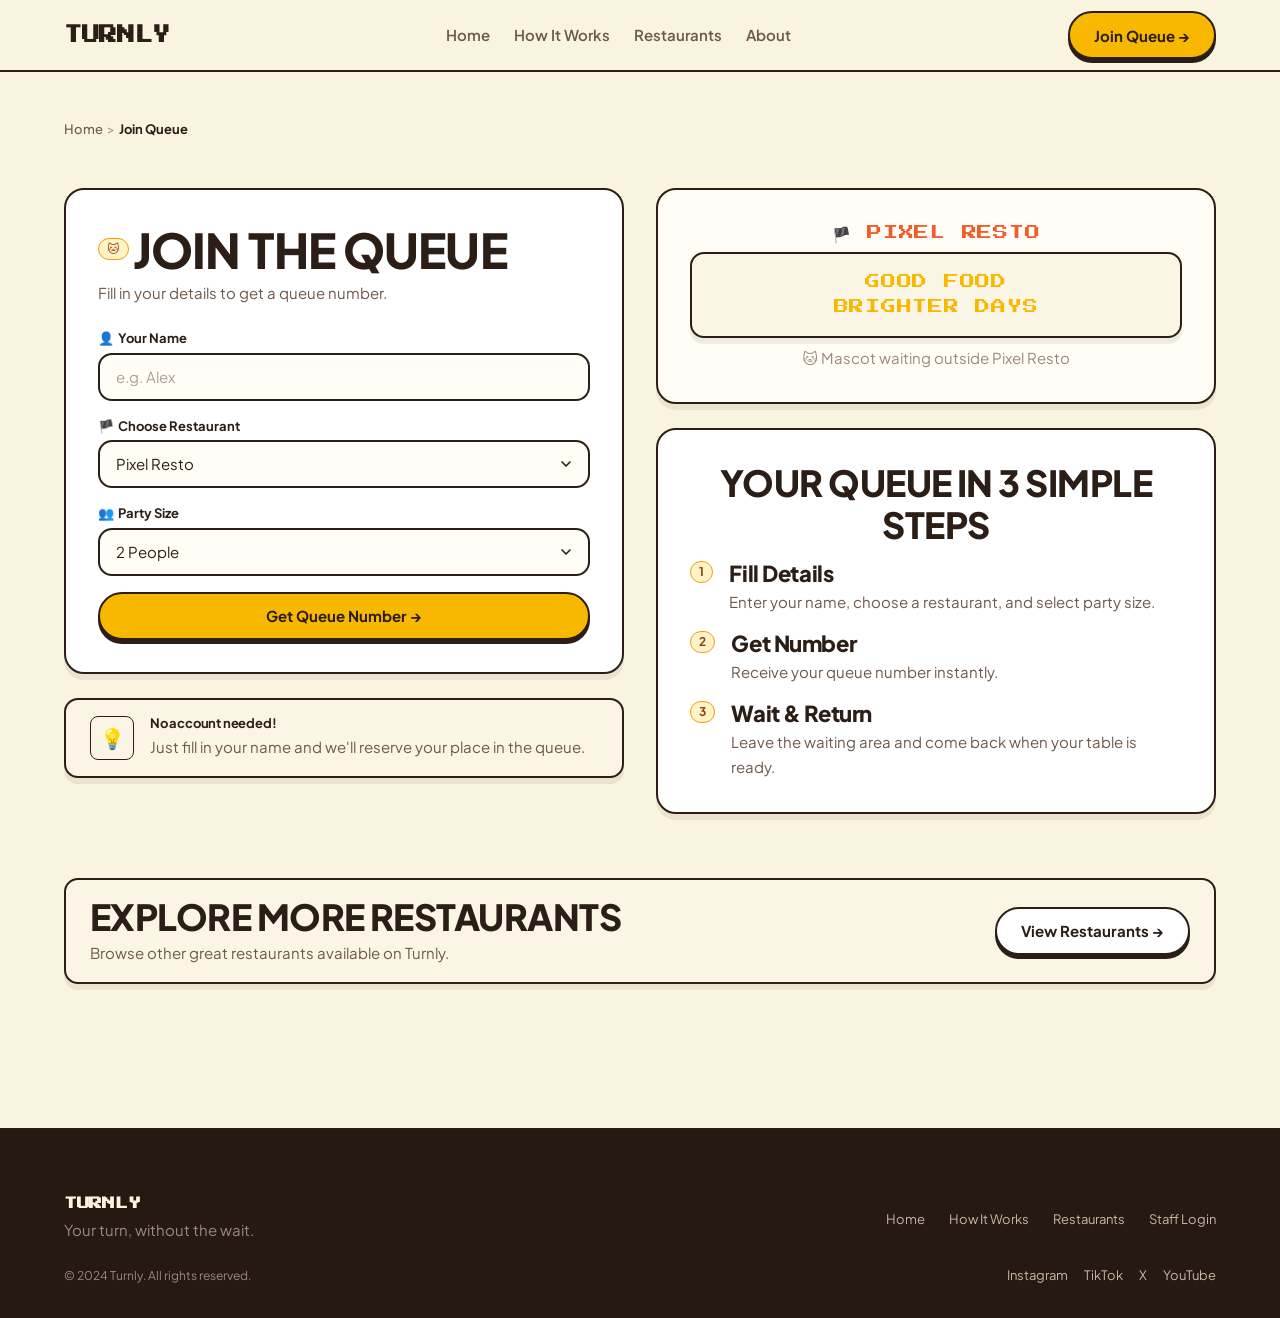
==== queue.html @ cdc8070a "feat: complete Turnly V2 Week 2 Sprint 01" ====
<!DOCTYPE html>
<html lang="en">
<head>
  <meta charset="UTF-8">
  <meta name="viewport" content="width=device-width, initial-scale=1.0">
  <title>Join a Queue — Turnly</title>
  <meta name="description" content="Join your favorite restaurant queue in seconds with Turnly. No account required.">
  <link rel="stylesheet" href="css/style.css">
</head>
<body>

  <!-- Site Header & Navigation -->
  <header class="site-header">
    <div class="container">
      <nav class="navbar" aria-label="Main Navigation">
        <div class="nav-brand">
          <a href="index.html" class="nav-logo" aria-label="Turnly Home">TURNLY</a>
        </div>

        <div class="nav-menu">
          <ul class="nav-links">
            <li><a href="index.html" class="nav-link">Home</a></li>
            <li><a href="index.html#how-it-works" class="nav-link">How It Works</a></li>
            <li><a href="index.html#popular-restaurants" class="nav-link">Restaurants</a></li>
            <li><a href="index.html#about" class="nav-link">About</a></li>
          </ul>
        </div>

        <div class="nav-actions">
          <a href="queue.html" class="btn btn-primary" aria-current="page">Join Queue &rarr;</a>
        </div>

        <button type="button" class="nav-hamburger" aria-label="Toggle navigation menu">
          <span aria-hidden="true">&#9776;</span>
        </button>
      </nav>
    </div>
  </header>

  <!-- Main Content Area -->
  <main class="container section-sm">
    
    <!-- Breadcrumb Navigation -->
    <nav class="breadcrumb" aria-label="Breadcrumb">
      <ol class="breadcrumb-list">
        <li class="breadcrumb-item">
          <a href="index.html">Home</a>
          <span class="breadcrumb-separator" aria-hidden="true">&gt;</span>
        </li>
        <li class="breadcrumb-item">
          <span class="breadcrumb-current" aria-current="page">Join Queue</span>
        </li>
      </ol>
    </nav>

    <!-- Main Workspace Section: Form & Info Side -->
    <section class="queue-main-section section-sm" aria-labelledby="join-queue-title">
      <div class="grid grid-2col-balanced gap-xl items-start">
        
        <!-- Left Column: Customer Queue Form & No-Account Callout -->
        <div class="stack stack-lg">
          
          <div class="card stack stack-lg">
            <header class="stack stack-xs">
              <div class="flex items-center gap-xs">
                <span class="status-badge status-waiting" aria-hidden="true">&#128049;</span>
                <h1 id="join-queue-title">JOIN THE QUEUE</h1>
              </div>
              <p>Fill in your details to get a queue number.</p>
            </header>

            <form action="status.html" method="get" class="stack stack-md">
              
              <!-- Customer Name Field -->
              <div class="form-group">
                <label for="customer-name" class="form-label">
                  <span aria-hidden="true">&#128100;</span>
                  <span>Your Name</span>
                </label>
                <div class="input-wrapper">
                  <input 
                    type="text" 
                    id="customer-name" 
                    name="customer-name" 
                    class="form-input" 
                    placeholder="e.g. Alex" 
                    required 
                    autocomplete="name"
                  >
                </div>
              </div>

              <!-- Restaurant Selection Field -->
              <div class="form-group">
                <label for="restaurant" class="form-label">
                  <span aria-hidden="true">&#127988;</span>
                  <span>Choose Restaurant</span>
                </label>
                <div class="input-wrapper">
                  <select id="restaurant" name="restaurant" class="form-select" required>
                    <option value="pixel-resto" selected>Pixel Resto</option>
                    <option value="sunny-bites">Sunny Bites</option>
                    <option value="ramen-ya">Ramen Ya!</option>
                  </select>
                </div>
              </div>

              <!-- Party Size Selection Field -->
              <div class="form-group">
                <label for="party-size" class="form-label">
                  <span aria-hidden="true">&#128101;</span>
                  <span>Party Size</span>
                </label>
                <div class="input-wrapper">
                  <select id="party-size" name="party-size" class="form-select" required>
                    <option value="1">1 Person</option>
                    <option value="2" selected>2 People</option>
                    <option value="3">3 People</option>
                    <option value="4">4 People</option>
                    <option value="5">5 People</option>
                    <option value="6+">6+ People</option>
                  </select>
                </div>
              </div>

              <!-- Submit Button -->
              <button type="submit" class="btn btn-primary btn-block">Get Queue Number &rarr;</button>

            </form>
          </div>

          <!-- Customer No-Account Callout -->
          <div class="card card-callout flex items-center gap-md" role="note">
            <div class="kpi-icon" aria-hidden="true">&#128161;</div>
            <div class="stack stack-xs">
              <h2 class="form-label">No account needed!</h2>
              <p>Just fill in your name and we'll reserve your place in the queue.</p>
            </div>
          </div>

        </div>

        <!-- Right Column: Visual Scene & 3-Step Guide Aside -->
        <aside class="stack stack-lg order-mobile-first" aria-label="Queue Information and Instructions">
          
          <!-- Scene Placeholder -->
          <div class="card card-tint text-center stack stack-sm" role="img" aria-label="Pixel Resto storefront scene with mascot cat holding menu">
            <div class="text-retro text-accent-orange">&#127988; PIXEL RESTO</div>
            <div class="card card-callout">
              <p class="text-retro text-accent-yellow">GOOD FOOD<br>BRIGHTER DAYS</p>
            </div>
            <p class="text-muted">&#128049; Mascot waiting outside Pixel Resto</p>
          </div>

          <!-- 3 Simple Steps Card -->
          <div class="card stack stack-md">
            <h2 class="text-center">YOUR QUEUE IN 3 SIMPLE STEPS</h2>
            
            <ol class="stack stack-md">
              <li class="flex items-start gap-md">
                <span class="status-badge status-waiting" aria-hidden="true">1</span>
                <div class="stack stack-xs">
                  <h3>Fill Details</h3>
                  <p>Enter your name, choose a restaurant, and select party size.</p>
                </div>
              </li>

              <li class="flex items-start gap-md">
                <span class="status-badge status-waiting" aria-hidden="true">2</span>
                <div class="stack stack-xs">
                  <h3>Get Number</h3>
                  <p>Receive your queue number instantly.</p>
                </div>
              </li>

              <li class="flex items-start gap-md">
                <span class="status-badge status-waiting" aria-hidden="true">3</span>
                <div class="stack stack-xs">
                  <h3>Wait &amp; Return</h3>
                  <p>Leave the waiting area and come back when your table is ready.</p>
                </div>
              </li>
            </ol>
          </div>

        </aside>

      </div>
    </section>

    <!-- Bottom Information Banner -->
    <section class="more-restaurants-banner section-sm" aria-labelledby="more-restaurants-heading">
      <div class="card card-callout flex items-center justify-between flex-wrap gap-lg">
        <div class="stack stack-xs">
          <h2 id="more-restaurants-heading">EXPLORE MORE RESTAURANTS</h2>
          <p>Browse other great restaurants available on Turnly.</p>
        </div>
        <a href="index.html#popular-restaurants" class="btn btn-secondary">View Restaurants &rarr;</a>
      </div>
    </section>

  </main>

  <!-- Site Footer -->
  <footer class="site-footer section-sm">
    <div class="container stack stack-lg">
      <div class="flex items-center justify-between flex-wrap gap-md">
        <div class="stack stack-xs">
          <a href="index.html" class="nav-logo">TURNLY</a>
          <p class="text-muted">Your turn, without the wait.</p>
        </div>

        <nav aria-label="Footer Navigation">
          <ul class="flex flex-wrap gap-lg">
            <li><a href="index.html">Home</a></li>
            <li><a href="index.html#how-it-works">How It Works</a></li>
            <li><a href="index.html#popular-restaurants">Restaurants</a></li>
            <li><a href="login.html">Staff Login</a></li>
          </ul>
        </nav>
      </div>

      <div class="flex items-center justify-between flex-wrap gap-sm">
        <small class="text-muted">&copy; 2024 Turnly. All rights reserved.</small>
        <div class="flex gap-md">
          <a href="https://instagram.com" target="_blank" rel="noopener noreferrer" aria-label="Instagram">Instagram</a>
          <a href="https://tiktok.com" target="_blank" rel="noopener noreferrer" aria-label="TikTok">TikTok</a>
          <a href="https://x.com" target="_blank" rel="noopener noreferrer" aria-label="X Twitter">X</a>
          <a href="https://youtube.com" target="_blank" rel="noopener noreferrer" aria-label="YouTube">YouTube</a>
        </div>
      </div>
    </div>
  </footer>

</body>
</html>
---- css/style.css ----
/* ==========================================================================
   TURNLY V2 — DESIGN SYSTEM & PROJECT FOUNDATION
   Visual Source of Truth: 6 Official Mockups (design-reference/)
   Aesthetic: Warm Pixel-Retro Restaurant
   ========================================================================== */

/* --------------------------------------------------------------------------
   1. FONT IMPORTS
   -------------------------------------------------------------------------- */
@import url('https://fonts.googleapis.com/css2?family=Plus+Jakarta+Sans:ital,wght@0,400;0,500;0,600;0,700;0,800;1,400&family=Press+Start+2P&display=swap');

/* --------------------------------------------------------------------------
   2. ROOT TOKENS
   -------------------------------------------------------------------------- */
:root {
  /* Background Colors */
  --bg-primary: #f9f4df;
  --bg-surface: #ffffff;
  --bg-surface-tint: #fffdf5;
  --bg-callout: #fbf5e6;
  --bg-dark: #261911;

  /* Typography Colors */
  --text-primary: #2b1e16;
  --text-secondary: #6e5849;
  --text-muted: #9c897c;
  --text-light: #fbf5df;

  /* Border Colors */
  --border-dark: #2b1e16;
  --border-subtle: #e5dac2;

  /* Accent Colors */
  --accent-yellow: #f8b800;
  --accent-yellow-hover: #ffc726;
  --accent-orange: #f25c2a;

  /* Status Colors */
  --accent-green: #22c55e;
  --accent-green-bg: #d1fae5;
  --accent-blue: #3b82f6;
  --accent-blue-bg: #dbeafe;

  /* Typography Families */
  --font-family-body: 'Plus Jakarta Sans', system-ui, -apple-system, BlinkMacSystemFont, 'Segoe UI', Roboto, sans-serif;
  --font-family-retro: 'Press Start 2P', monospace;

  /* Typography Scale */
  --font-size-xs: 0.75rem;     /* 12px */
  --font-size-sm: 0.8125rem;   /* 13px */
  --font-size-base: 0.9375rem; /* 15px */
  --font-size-md: 1rem;        /* 16px */
  --font-size-lg: 1.125rem;    /* 18px */
  --font-size-xl: 1.375rem;    /* 22px */
  --font-size-2xl: 1.75rem;    /* 28px */
  --font-size-3xl: 2.25rem;    /* 36px */
  --font-size-4xl: 3rem;       /* 48px */

  /* Line Heights */
  --line-height-tight: 1.15;
  --line-height-snug: 1.3;
  --line-height-base: 1.5;
  --line-height-relaxed: 1.65;

  /* Spacing Scale */
  --space-xs: 4px;
  --space-sm: 8px;
  --space-md: 16px;
  --space-lg: 24px;
  --space-xl: 32px;
  --space-2xl: 48px;
  --space-3xl: 64px;
  --space-4xl: 80px;

  /* Radius Tokens */
  --radius-sm: 8px;
  --radius-md: 14px;
  --radius-lg: 20px;
  --radius-pill: 9999px;

  /* Tactile Pixel Shadow Tokens */
  --shadow-pixel-btn: 0 4px 0 var(--border-dark);
  --shadow-pixel-card: 0 6px 0 rgba(43, 30, 22, 0.08);
  --shadow-pixel-pressed: 0 2px 0 var(--border-dark);
  --shadow-pixel-focus: 0 0 0 3px rgba(248, 184, 0, 0.5);

  /* Transitions */
  --transition-fast: 120ms ease;
  --transition-base: 180ms ease;
  --transition-smooth: 240ms cubic-bezier(0.16, 1, 0.3, 1);

  /* Layout Max-Widths */
  --container-max-width: 1200px;
  --page-padding-x: 24px;
  --touch-target-min: 48px;
}

/* --------------------------------------------------------------------------
   3. GLOBAL RESET & NORMALIZATION
   -------------------------------------------------------------------------- */
*,
*::before,
*::after {
  box-sizing: border-box;
  margin: 0;
  padding: 0;
}

html {
  font-size: 16px;
  scroll-behavior: smooth;
  -webkit-text-size-adjust: 100%;
  text-size-adjust: 100%;
}

body {
  min-height: 100vh;
  background-color: var(--bg-primary);
  color: var(--text-primary);
  font-family: var(--font-family-body);
  font-size: var(--font-size-base);
  line-height: var(--line-height-base);
  font-weight: 400;
  overflow-x: hidden;
  -webkit-font-smoothing: antialiased;
  -moz-osx-font-smoothing: grayscale;
}

img,
picture,
svg,
video {
  display: block;
  max-width: 100%;
  height: auto;
}

input,
button,
textarea,
select {
  font: inherit;
  color: inherit;
}

ul,
ol {
  list-style: none;
}

a {
  color: inherit;
  text-decoration: none;
  transition: color var(--transition-fast);
}

table {
  border-collapse: collapse;
  width: 100%;
}

/* --------------------------------------------------------------------------
   4. BASE TYPOGRAPHY
   -------------------------------------------------------------------------- */
h1,
h2,
h3,
h4,
h5,
h6 {
  font-family: var(--font-family-body);
  font-weight: 800;
  color: var(--text-primary);
  line-height: var(--line-height-tight);
  letter-spacing: -0.02em;
}

h1 {
  font-size: clamp(2rem, 4vw + 1rem, var(--font-size-4xl));
  text-transform: uppercase;
}

h2 {
  font-size: clamp(1.5rem, 2.5vw + 0.5rem, var(--font-size-3xl));
  letter-spacing: -0.015em;
}

h3 {
  font-size: clamp(1.25rem, 1.5vw + 0.5rem, var(--font-size-xl));
}

h4 {
  font-size: var(--font-size-lg);
  font-weight: 700;
}

p {
  color: var(--text-secondary);
  line-height: var(--line-height-relaxed);
}

p.lead {
  font-size: var(--font-size-md);
  font-weight: 500;
}

small {
  font-size: var(--font-size-xs);
  color: var(--text-muted);
}

.text-retro {
  font-family: var(--font-family-retro);
  letter-spacing: 0.05em;
}

.text-accent-orange {
  color: var(--accent-orange);
}

.text-accent-yellow {
  color: var(--accent-yellow);
}

.text-muted {
  color: var(--text-muted);
}

/* --------------------------------------------------------------------------
   5. ACCESSIBILITY FOUNDATION
   -------------------------------------------------------------------------- */
:focus-visible {
  outline: 3px solid var(--accent-orange);
  outline-offset: 2px;
}

.visually-hidden {
  position: absolute !important;
  width: 1px !important;
  height: 1px !important;
  padding: 0 !important;
  margin: -1px !important;
  overflow: hidden !important;
  clip: rect(0, 0, 0, 0) !important;
  white-space: nowrap !important;
  border: 0 !important;
}

.touch-target {
  min-height: var(--touch-target-min);
  min-width: var(--touch-target-min);
  display: inline-flex;
  align-items: center;
  justify-content: center;
}

@media (prefers-reduced-motion: reduce) {
  *,
  *::before,
  *::after {
    animation-duration: 0.01ms !important;
    animation-iteration-count: 1 !important;
    transition-duration: 0.01ms !important;
    scroll-behavior: auto !important;
  }
}

/* --------------------------------------------------------------------------
   6. LAYOUT UTILITIES
   -------------------------------------------------------------------------- */
.container {
  width: 100%;
  max-width: var(--container-max-width);
  margin-left: auto;
  margin-right: auto;
  padding-left: var(--page-padding-x);
  padding-right: var(--page-padding-x);
}

.section {
  padding-top: var(--space-3xl);
  padding-bottom: var(--space-3xl);
}

.section-sm {
  padding-top: var(--space-xl);
  padding-bottom: var(--space-xl);
}

.section-lg {
  padding-top: var(--space-4xl);
  padding-bottom: var(--space-4xl);
}

/* Flexbox Helpers */
.flex {
  display: flex;
}

.flex-col {
  display: flex;
  flex-direction: column;
}

.flex-wrap {
  flex-wrap: wrap;
}

.items-center {
  align-items: center;
}

.items-start {
  align-items: flex-start;
}

.items-end {
  align-items: flex-end;
}

.justify-center {
  justify-content: center;
}

.justify-between {
  justify-content: space-between;
}

.justify-end {
  justify-content: flex-end;
}

.flex-shrink-0 {
  flex-shrink: 0;
}

.flex-1 {
  flex: 1;
}

/* Stack Layout */
.stack {
  display: flex;
  flex-direction: column;
  gap: var(--space-md);
}

.stack-xs { gap: var(--space-xs); }
.stack-sm { gap: var(--space-sm); }
.stack-lg { gap: var(--space-lg); }
.stack-xl { gap: var(--space-xl); }

/* Grid Layout */
.grid {
  display: grid;
  gap: var(--space-lg);
}

.grid-cols-2 {
  grid-template-columns: repeat(2, minmax(0, 1fr));
}

.grid-cols-3 {
  grid-template-columns: repeat(3, minmax(0, 1fr));
}

.grid-cols-4 {
  grid-template-columns: repeat(4, minmax(0, 1fr));
}

.grid-2col-balanced {
  grid-template-columns: repeat(auto-fit, minmax(min(100%, 460px), 1fr));
}

/* Spacing Gap Utilities */
.gap-xs { gap: var(--space-xs); }
.gap-sm { gap: var(--space-sm); }
.gap-md { gap: var(--space-md); }
.gap-lg { gap: var(--space-lg); }
.gap-xl { gap: var(--space-xl); }

/* Text Alignment */
.text-center { text-align: center; }
.text-left { text-align: left; }
.text-right { text-align: right; }

/* --------------------------------------------------------------------------
   7. BUTTON FOUNDATION
   -------------------------------------------------------------------------- */
.btn {
  display: inline-flex;
  align-items: center;
  justify-content: center;
  gap: var(--space-sm);
  min-height: var(--touch-target-min);
  padding: 0 var(--space-lg);
  font-family: var(--font-family-body);
  font-size: var(--font-size-base);
  font-weight: 700;
  text-decoration: none;
  cursor: pointer;
  border-radius: var(--radius-pill);
  border: 2px solid var(--border-dark);
  box-shadow: var(--shadow-pixel-btn);
  transition: transform var(--transition-fast), box-shadow var(--transition-fast), background-color var(--transition-fast);
  user-select: none;
  white-space: nowrap;
  line-height: 1;
}

.btn:hover:not(:disabled) {
  transform: translateY(-1px);
}

.btn:active:not(:disabled) {
  transform: translateY(2px);
  box-shadow: var(--shadow-pixel-pressed);
}

.btn:focus-visible {
  outline: none;
  box-shadow: var(--shadow-pixel-btn), var(--shadow-pixel-focus);
}

.btn:disabled {
  opacity: 0.55;
  cursor: not-allowed;
  box-shadow: none;
  transform: none;
}

/* Primary Button */
.btn-primary {
  background-color: var(--accent-yellow);
  color: var(--text-primary);
}

.btn-primary:hover:not(:disabled) {
  background-color: var(--accent-yellow-hover);
}

/* Secondary Button */
.btn-secondary {
  background-color: var(--bg-surface);
  color: var(--text-primary);
}

.btn-secondary:hover:not(:disabled) {
  background-color: var(--bg-surface-tint);
}

/* Small Button Variant */
.btn-small {
  min-height: 36px;
  padding: 0 var(--space-md);
  font-size: var(--font-size-sm);
  border-radius: var(--radius-sm);
  box-shadow: 0 3px 0 var(--border-dark);
}

.btn-small:active:not(:disabled) {
  transform: translateY(1px);
  box-shadow: 0 1px 0 var(--border-dark);
}

/* Block Button Variant */
.btn-block {
  width: 100%;
}

/* --------------------------------------------------------------------------
   8. CARD FOUNDATION
   -------------------------------------------------------------------------- */
.card {
  background-color: var(--bg-surface);
  border: 2px solid var(--border-dark);
  border-radius: var(--radius-lg);
  box-shadow: var(--shadow-pixel-card);
  padding: var(--space-xl);
  position: relative;
  transition: transform var(--transition-fast), box-shadow var(--transition-fast);
}

.card-tint {
  background-color: var(--bg-surface-tint);
}

.card-callout {
  background-color: var(--bg-callout);
  border-radius: var(--radius-md);
  padding: var(--space-md) var(--space-lg);
}

.card-interactive {
  cursor: pointer;
}

.card-interactive:hover {
  transform: translateY(-2px);
  box-shadow: 0 8px 0 rgba(43, 30, 22, 0.12);
}

/* Ticket Card Styling */
.ticket-card {
  background-color: var(--bg-surface);
  border: 2px solid var(--border-dark);
  border-radius: var(--radius-lg);
  box-shadow: var(--shadow-pixel-card);
  position: relative;
  overflow: hidden;
}

.ticket-header-divider {
  border-bottom: 2px dashed var(--border-subtle);
  padding-bottom: var(--space-md);
  margin-bottom: var(--space-md);
}

/* --------------------------------------------------------------------------
   9. FORM FOUNDATION
   -------------------------------------------------------------------------- */
.form-group {
  display: flex;
  flex-direction: column;
  gap: var(--space-xs);
  width: 100%;
}

.form-label {
  font-size: var(--font-size-sm);
  font-weight: 700;
  color: var(--text-primary);
  display: inline-flex;
  align-items: center;
  gap: var(--space-xs);
}

.input-wrapper {
  position: relative;
  display: flex;
  align-items: center;
  width: 100%;
}

.input-icon {
  position: absolute;
  left: 14px;
  width: 20px;
  height: 20px;
  display: inline-flex;
  align-items: center;
  justify-content: center;
  color: var(--text-muted);
  pointer-events: none;
}

.form-input,
.form-select {
  width: 100%;
  height: 48px;
  padding: 0 var(--space-md);
  font-family: var(--font-family-body);
  font-size: var(--font-size-base);
  color: var(--text-primary);
  background-color: var(--bg-surface-tint);
  border: 2px solid var(--border-dark);
  border-radius: var(--radius-md);
  outline: none;
  transition: border-color var(--transition-fast), background-color var(--transition-fast), box-shadow var(--transition-fast);
}

.form-input.has-icon,
.form-select.has-icon {
  padding-left: 44px;
}

.form-input::placeholder {
  color: var(--text-muted);
  opacity: 0.8;
}

.form-input:hover:not(:disabled),
.form-select:hover:not(:disabled) {
  background-color: var(--bg-surface);
}

.form-input:focus,
.form-select:focus {
  border-color: var(--border-dark);
  background-color: var(--bg-surface);
  box-shadow: var(--shadow-pixel-focus);
}

.form-input:disabled,
.form-select:disabled {
  opacity: 0.6;
  cursor: not-allowed;
  background-color: var(--bg-callout);
}

.form-select {
  appearance: none;
  background-image: url("data:image/svg+xml,%3Csvg xmlns='http://www.w3.org/2000/svg' width='16' height='16' viewBox='0 0 24 24' fill='none' stroke='%232b1e16' stroke-width='2.5' stroke-linecap='round' stroke-linejoin='round'%3E%3Cpath d='m6 9 6 6 6-6'/%3E%3C/svg%3E");
  background-repeat: no-repeat;
  background-position: right 14px center;
  padding-right: 40px;
  cursor: pointer;
}

.form-helper {
  font-size: var(--font-size-xs);
  color: var(--text-muted);
  line-height: var(--line-height-snug);
}

/* Custom Accessible Checkbox */
input[type="checkbox"] {
  appearance: none;
  -webkit-appearance: none;
  width: 20px;
  height: 20px;
  border: 2px solid var(--border-dark);
  border-radius: var(--radius-sm);
  background-color: var(--bg-surface-tint);
  cursor: pointer;
  display: inline-flex;
  align-items: center;
  justify-content: center;
  vertical-align: middle;
  transition: background-color var(--transition-fast), border-color var(--transition-fast);
  position: relative;
  flex-shrink: 0;
}

input[type="checkbox"]:hover {
  background-color: var(--bg-surface);
}

input[type="checkbox"]:checked {
  background-color: var(--accent-yellow);
}

input[type="checkbox"]:checked::after {
  content: '\2713';
  font-size: 13px;
  font-weight: 800;
  color: var(--text-primary);
  display: block;
  line-height: 1;
}

.checkbox-label {
  display: inline-flex;
  align-items: center;
  gap: var(--space-xs);
  font-size: var(--font-size-sm);
  font-weight: 600;
  color: var(--text-primary);
  cursor: pointer;
}

/* --------------------------------------------------------------------------
   10. STATUS BADGES
   -------------------------------------------------------------------------- */
.status-badge {
  display: inline-flex;
  align-items: center;
  justify-content: center;
  gap: var(--space-xs);
  padding: 4px var(--space-sm);
  font-family: var(--font-family-body);
  font-size: var(--font-size-xs);
  font-weight: 700;
  text-transform: uppercase;
  letter-spacing: 0.04em;
  border-radius: var(--radius-pill);
  border: 1.5px solid var(--border-dark);
  line-height: 1;
  white-space: nowrap;
}

.status-waiting {
  background-color: #fef3c7;
  color: #92400e;
  border-color: #f59e0b;
}

.status-serving {
  background-color: var(--accent-blue-bg);
  color: #1e40af;
  border-color: var(--accent-blue);
}

.status-completed {
  background-color: var(--accent-green-bg);
  color: #166534;
  border-color: var(--accent-green);
}

.status-dark {
  background-color: var(--bg-dark);
  color: var(--accent-yellow);
  border-color: var(--border-dark);
}

/* --------------------------------------------------------------------------
   11. BREADCRUMBS FOUNDATION
   -------------------------------------------------------------------------- */
.breadcrumb {
  display: flex;
  align-items: center;
  gap: var(--space-xs);
  font-size: var(--font-size-sm);
  color: var(--text-secondary);
  padding: var(--space-md) 0;
}

.breadcrumb-list {
  display: flex;
  align-items: center;
  flex-wrap: wrap;
  gap: var(--space-xs);
}

.breadcrumb-item {
  display: inline-flex;
  align-items: center;
  gap: var(--space-xs);
}

.breadcrumb-item a {
  color: var(--text-secondary);
  font-weight: 500;
}

.breadcrumb-item a:hover {
  color: var(--text-primary);
  text-decoration: underline;
}

.breadcrumb-separator {
  color: var(--text-muted);
  user-select: none;
}

.breadcrumb-current {
  color: var(--text-primary);
  font-weight: 700;
}

/* --------------------------------------------------------------------------
   12. NAVIGATION FOUNDATION
   -------------------------------------------------------------------------- */
.site-header {
  position: sticky;
  top: 0;
  z-index: 100;
  background-color: var(--bg-primary);
  border-bottom: 2px solid var(--border-dark);
  height: 72px;
  display: flex;
  align-items: center;
}

.navbar {
  display: flex;
  align-items: center;
  justify-content: space-between;
  width: 100%;
}

.nav-brand {
  display: flex;
  align-items: center;
  gap: var(--space-sm);
}

.nav-logo {
  font-family: var(--font-family-retro);
  font-size: 1.125rem;
  color: var(--text-primary);
  font-weight: 700;
  letter-spacing: -0.02em;
}

.nav-menu {
  display: flex;
  align-items: center;
  gap: var(--space-xl);
}

.nav-links {
  display: flex;
  align-items: center;
  gap: var(--space-lg);
}

.nav-link {
  font-weight: 600;
  font-size: var(--font-size-base);
  color: var(--text-secondary);
  padding: 6px 0;
  position: relative;
}

.nav-link:hover,
.nav-link.is-active {
  color: var(--text-primary);
}

.nav-link.is-active::after {
  content: '';
  position: absolute;
  bottom: 0;
  left: 0;
  width: 100%;
  height: 2.5px;
  background-color: var(--border-dark);
  border-radius: var(--radius-pill);
}

.nav-actions {
  display: flex;
  align-items: center;
  gap: var(--space-md);
}

.nav-hamburger {
  display: none;
  background: transparent;
  border: 2px solid var(--border-dark);
  border-radius: var(--radius-sm);
  padding: 8px;
  cursor: pointer;
  align-items: center;
  justify-content: center;
  min-height: 40px;
  min-width: 40px;
}

/* Site Footer */
.site-footer {
  background-color: var(--bg-dark);
  color: var(--text-light);
  border-top: 2px solid var(--border-dark);
  margin-top: var(--space-4xl);
  padding: var(--space-3xl) 0 var(--space-xl);
}

.site-footer a {
  color: #c8b7a4;
  font-size: var(--font-size-sm);
  transition: color var(--transition-fast);
}

.site-footer a:hover {
  color: var(--text-light);
  text-decoration: underline;
}

.site-footer .nav-logo {
  color: var(--text-light);
}

.site-footer-bottom {
  border-top: 1px solid rgba(255, 255, 255, 0.12);
  padding-top: var(--space-md);
  margin-top: var(--space-xl);
}

/* --------------------------------------------------------------------------
   13. DASHBOARD FOUNDATION
   -------------------------------------------------------------------------- */
.dashboard-layout {
  display: flex;
  min-height: 100vh;
  background-color: var(--bg-primary);
}

.sidebar {
  width: 250px;
  background-color: var(--bg-surface-tint);
  border-right: 2px solid var(--border-dark);
  display: flex;
  flex-direction: column;
  justify-content: space-between;
  padding: var(--space-lg) var(--space-md);
  flex-shrink: 0;
}

.sidebar-nav {
  display: flex;
  flex-direction: column;
  gap: var(--space-xs);
}

.sidebar-link {
  display: flex;
  align-items: center;
  gap: var(--space-sm);
  padding: var(--space-sm) var(--space-md);
  border-radius: var(--radius-md);
  font-weight: 600;
  color: var(--text-secondary);
  transition: background-color var(--transition-fast), color var(--transition-fast);
}

.sidebar-link:hover {
  background-color: var(--bg-callout);
  color: var(--text-primary);
}

.sidebar-link.is-active {
  background-color: var(--accent-yellow);
  color: var(--text-primary);
  border: 2px solid var(--border-dark);
  box-shadow: 0 2px 0 var(--border-dark);
}

/* Dashboard KPI Card */
.kpi-card {
  background-color: var(--bg-surface);
  border: 2px solid var(--border-dark);
  border-radius: var(--radius-md);
  padding: var(--space-md) var(--space-lg);
  box-shadow: var(--shadow-pixel-card);
  display: flex;
  align-items: center;
  gap: var(--space-md);
}

.kpi-icon {
  width: 44px;
  height: 44px;
  border-radius: var(--radius-sm);
  border: 1.5px solid var(--border-dark);
  display: flex;
  align-items: center;
  justify-content: center;
  font-size: 1.25rem;
  flex-shrink: 0;
}

.kpi-value {
  font-size: var(--font-size-2xl);
  font-weight: 800;
  line-height: 1;
  color: var(--text-primary);
}

.kpi-label {
  font-size: var(--font-size-xs);
  color: var(--text-secondary);
  font-weight: 600;
}

/* Table Container & Base */
.table-container {
  width: 100%;
  overflow-x: auto;
  border: 2px solid var(--border-dark);
  border-radius: var(--radius-md);
  background-color: var(--bg-surface);
  box-shadow: var(--shadow-pixel-card);
}

.data-table {
  width: 100%;
  text-align: left;
}

.data-table th {
  background-color: var(--bg-callout);
  color: var(--text-primary);
  font-size: var(--font-size-xs);
  font-weight: 700;
  text-transform: uppercase;
  letter-spacing: 0.05em;
  padding: var(--space-md);
  border-bottom: 2px solid var(--border-dark);
}

.data-table td {
  padding: var(--space-md);
  border-bottom: 1px solid var(--border-subtle);
  font-size: var(--font-size-sm);
  color: var(--text-primary);
  white-space: nowrap;
}

.data-table th {
  white-space: nowrap;
}

.data-table tbody tr:last-child td {
  border-bottom: none;
}

.data-table tbody tr:hover {
  background-color: var(--bg-surface-tint);
}

/* Dashboard Workspace Layout */
.dashboard-main {
  flex: 1;
  min-width: 0;
}

.grid-dashboard {
  display: grid;
  grid-template-columns: 1fr 340px;
  gap: var(--space-xl);
}

/* Queue Action Card */
.queue-action-box {
  background-color: var(--bg-surface);
  border: 2px solid var(--border-dark);
  border-radius: var(--radius-lg);
  padding: var(--space-xl);
  box-shadow: var(--shadow-pixel-card);
  text-align: center;
}

/* Mobile Bottom Tab Navigation */
.bottom-nav {
  display: none;
  position: fixed;
  bottom: 0;
  left: 0;
  right: 0;
  height: 60px;
  background-color: var(--bg-surface);
  border-top: 2px solid var(--border-dark);
  z-index: 100;
  align-items: center;
  justify-content: space-around;
  padding: 0 var(--space-sm);
}

.bottom-nav-item {
  display: flex;
  flex-direction: column;
  align-items: center;
  justify-content: center;
  gap: 2px;
  font-size: var(--font-size-xs);
  font-weight: 600;
  color: var(--text-secondary);
  padding: 4px;
}

.bottom-nav-item.is-active {
  color: var(--text-primary);
  font-weight: 800;
}

/* --------------------------------------------------------------------------
   14. RESPONSIVE FOUNDATION
   -------------------------------------------------------------------------- */
.order-mobile-first {
  order: 0;
}

/* Large Desktop (1440px) */
@media (min-width: 1440px) {
  :root {
    --container-max-width: 1280px;
  }
}

/* Standard Desktop / Laptop (1200px) */
@media (max-width: 1200px) {
  :root {
    --page-padding-x: 20px;
  }

  .grid-cols-4 {
    grid-template-columns: repeat(2, minmax(0, 1fr));
  }
}

/* Small Desktop & Tablet Landscape (1024px) */
@media (max-width: 1024px) {
  .grid-cols-3 {
    grid-template-columns: repeat(2, minmax(0, 1fr));
  }

  .grid-dashboard {
    grid-template-columns: 1fr;
  }

  .nav-menu {
    gap: var(--space-lg);
  }

  .sidebar {
    width: 200px;
  }
}

/* Mobile & Tablet Portrait Breakpoint (< 768px) */
@media (max-width: 768px) {
  :root {
    --page-padding-x: 16px;
    --space-xl: 24px;
    --space-2xl: 36px;
    --space-3xl: 48px;
  }

  .order-mobile-first {
    order: -1;
  }

  .nav-links,
  .nav-actions {
    display: none;
  }

  .nav-hamburger {
    display: inline-flex;
  }

  .grid-cols-2,
  .grid-cols-3,
  .grid-cols-4,
  .grid-2col-balanced {
    grid-template-columns: 1fr;
  }

  .kpi-grid,
  .summary-grid {
    grid-template-columns: repeat(2, minmax(0, 1fr)) !important;
  }

  .card {
    padding: var(--space-lg);
    border-radius: var(--radius-md);
  }

  .btn {
    min-height: 44px;
  }

  .btn-block-mobile {
    width: 100%;
  }

  .dashboard-layout {
    flex-direction: column;
    padding-bottom: 60px;
  }

  .dashboard-main {
    padding-bottom: 72px;
  }

  .sidebar {
    display: none;
  }

  .bottom-nav {
    display: flex;
  }

  .table-container {
    width: 100%;
    overflow-x: auto;
    -webkit-overflow-scrolling: touch;
  }

  .data-table th,
  .data-table td {
    padding: var(--space-sm);
  }
}

/* Small Mobile Breakpoints (576px, 412px, 390px, 360px, 320px) */
@media (max-width: 576px) {
  :root {
    --font-size-base: 0.875rem; /* 14px */
  }

  .site-header {
    height: 64px;
  }

  .nav-logo {
    font-size: 1rem;
  }

  .card {
    padding: var(--space-md);
  }

  .btn {
    width: 100%;
  }

  .kpi-grid,
  .summary-grid {
    grid-template-columns: 1fr 1fr !important;
    gap: var(--space-sm);
  }

  .kpi-card {
    padding: var(--space-sm);
    gap: var(--space-xs);
  }

  .kpi-icon {
    width: 36px;
    height: 36px;
    font-size: 1rem;
  }

  .kpi-value {
    font-size: 1.5rem;
  }
}

@media (max-width: 360px) {
  :root {
    --page-padding-x: 12px;
  }

  .kpi-card {
    flex-direction: column;
    align-items: flex-start;
  }
}
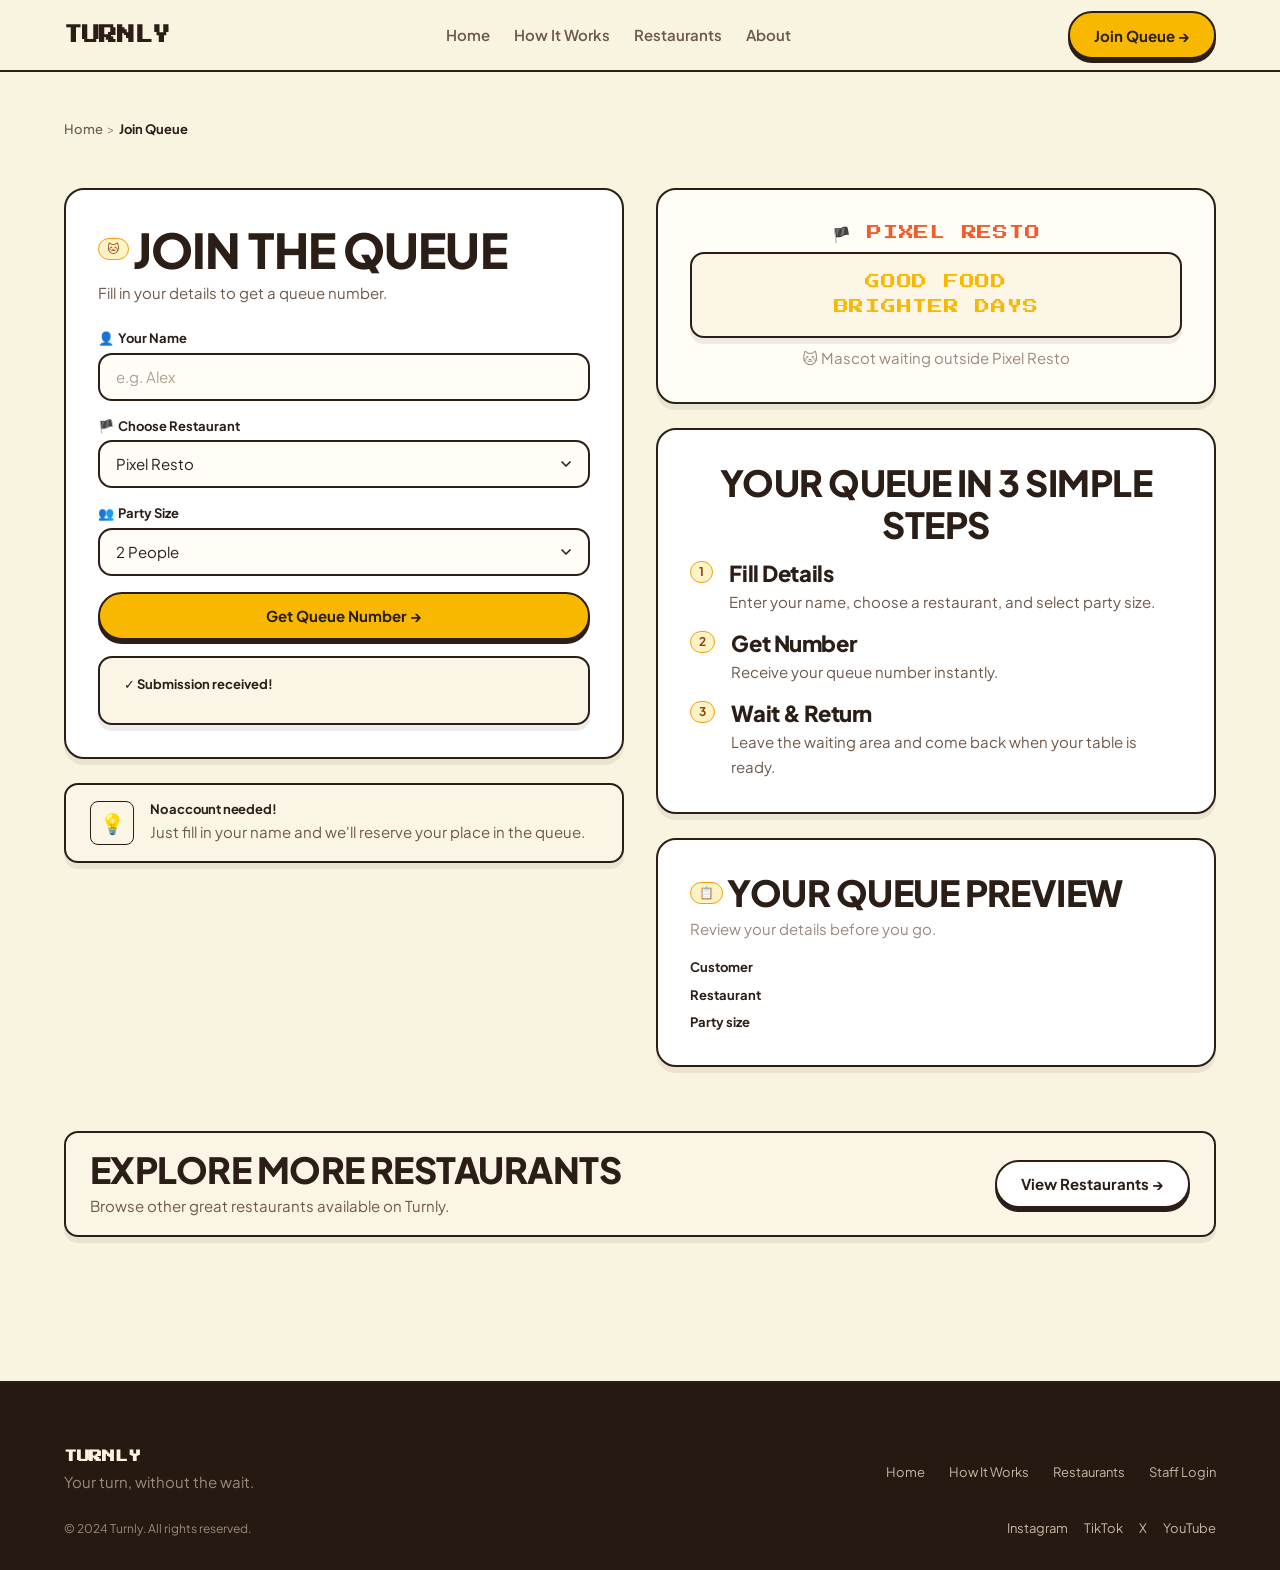
==== commit 34822dcc: "feat: complete Turnly V2 Week 3 JavaScript" ====
--- a/queue.html
+++ b/queue.html
@@ -69,7 +69,7 @@
               <p>Fill in your details to get a queue number.</p>
             </header>
 
-            <form action="status.html" method="get" class="stack stack-md">
+            <form id="queue-form" action="status.html" method="get" class="stack stack-md">
               
               <!-- Customer Name Field -->
               <div class="form-group">
@@ -88,6 +88,8 @@
                     autocomplete="name"
                   >
                 </div>
+                <!-- Step 09: Name validation message -->
+                <p id="error-name" role="alert" aria-live="assertive" hidden></p>
               </div>
 
               <!-- Restaurant Selection Field -->
@@ -103,6 +105,8 @@
                     <option value="ramen-ya">Ramen Ya!</option>
                   </select>
                 </div>
+                <!-- Step 09: Restaurant validation message -->
+                <p id="error-restaurant" role="alert" aria-live="assertive" hidden></p>
               </div>
 
               <!-- Party Size Selection Field -->
@@ -121,10 +125,20 @@
                     <option value="6+">6+ People</option>
                   </select>
                 </div>
+                <!-- Step 09: Party size validation message -->
+                <p id="error-party" role="alert" aria-live="assertive" hidden></p>
               </div>
 
               <!-- Submit Button -->
               <button type="submit" class="btn btn-primary btn-block">Get Queue Number &rarr;</button>
+
+              <!-- Step 08: Form Confirmation Panel (hidden until submit) -->
+              <div id="queue-confirmation" class="card card-callout stack stack-xs" role="status" aria-live="polite" hidden>
+                <p class="form-label">&#10003; Submission received!</p>
+                <p id="confirm-name"></p>
+                <p id="confirm-restaurant"></p>
+                <p id="confirm-party"></p>
+              </div>
 
             </form>
           </div>
@@ -145,7 +159,7 @@
           
           <!-- Scene Placeholder -->
           <div class="card card-tint text-center stack stack-sm" role="img" aria-label="Pixel Resto storefront scene with mascot cat holding menu">
-            <div class="text-retro text-accent-orange">&#127988; PIXEL RESTO</div>
+            <div id="scene-label" class="text-retro text-accent-orange">&#127988; PIXEL RESTO</div>
             <div class="card card-callout">
               <p class="text-retro text-accent-yellow">GOOD FOOD<br>BRIGHTER DAYS</p>
             </div>
@@ -183,6 +197,32 @@
             </ol>
           </div>
 
+          <!-- Step 10: Dynamic Queue Preview (hidden until valid submit) -->
+          <div id="queue-preview" class="card stack stack-md" role="region" aria-label="Queue Preview" aria-live="polite" hidden>
+            <header class="stack stack-xs">
+              <div class="flex items-center gap-xs">
+                <span class="status-badge status-waiting" aria-hidden="true">&#128203;</span>
+                <h2>YOUR QUEUE PREVIEW</h2>
+              </div>
+              <p class="text-muted">Review your details before you go.</p>
+            </header>
+
+            <dl class="stack stack-sm">
+              <div class="flex items-center justify-between gap-md">
+                <dt class="form-label">Customer</dt>
+                <dd id="preview-name" class="text-accent-orange"></dd>
+              </div>
+              <div class="flex items-center justify-between gap-md">
+                <dt class="form-label">Restaurant</dt>
+                <dd id="preview-restaurant"></dd>
+              </div>
+              <div class="flex items-center justify-between gap-md">
+                <dt class="form-label">Party size</dt>
+                <dd id="preview-party"></dd>
+              </div>
+            </dl>
+          </div>
+
         </aside>
 
       </div>
@@ -232,5 +272,7 @@
     </div>
   </footer>
 
+  <!-- Week 3 / Step 06: DOM Select & Change -->
+  <script src="js/queue-select.js" defer></script>
 </body>
 </html>
